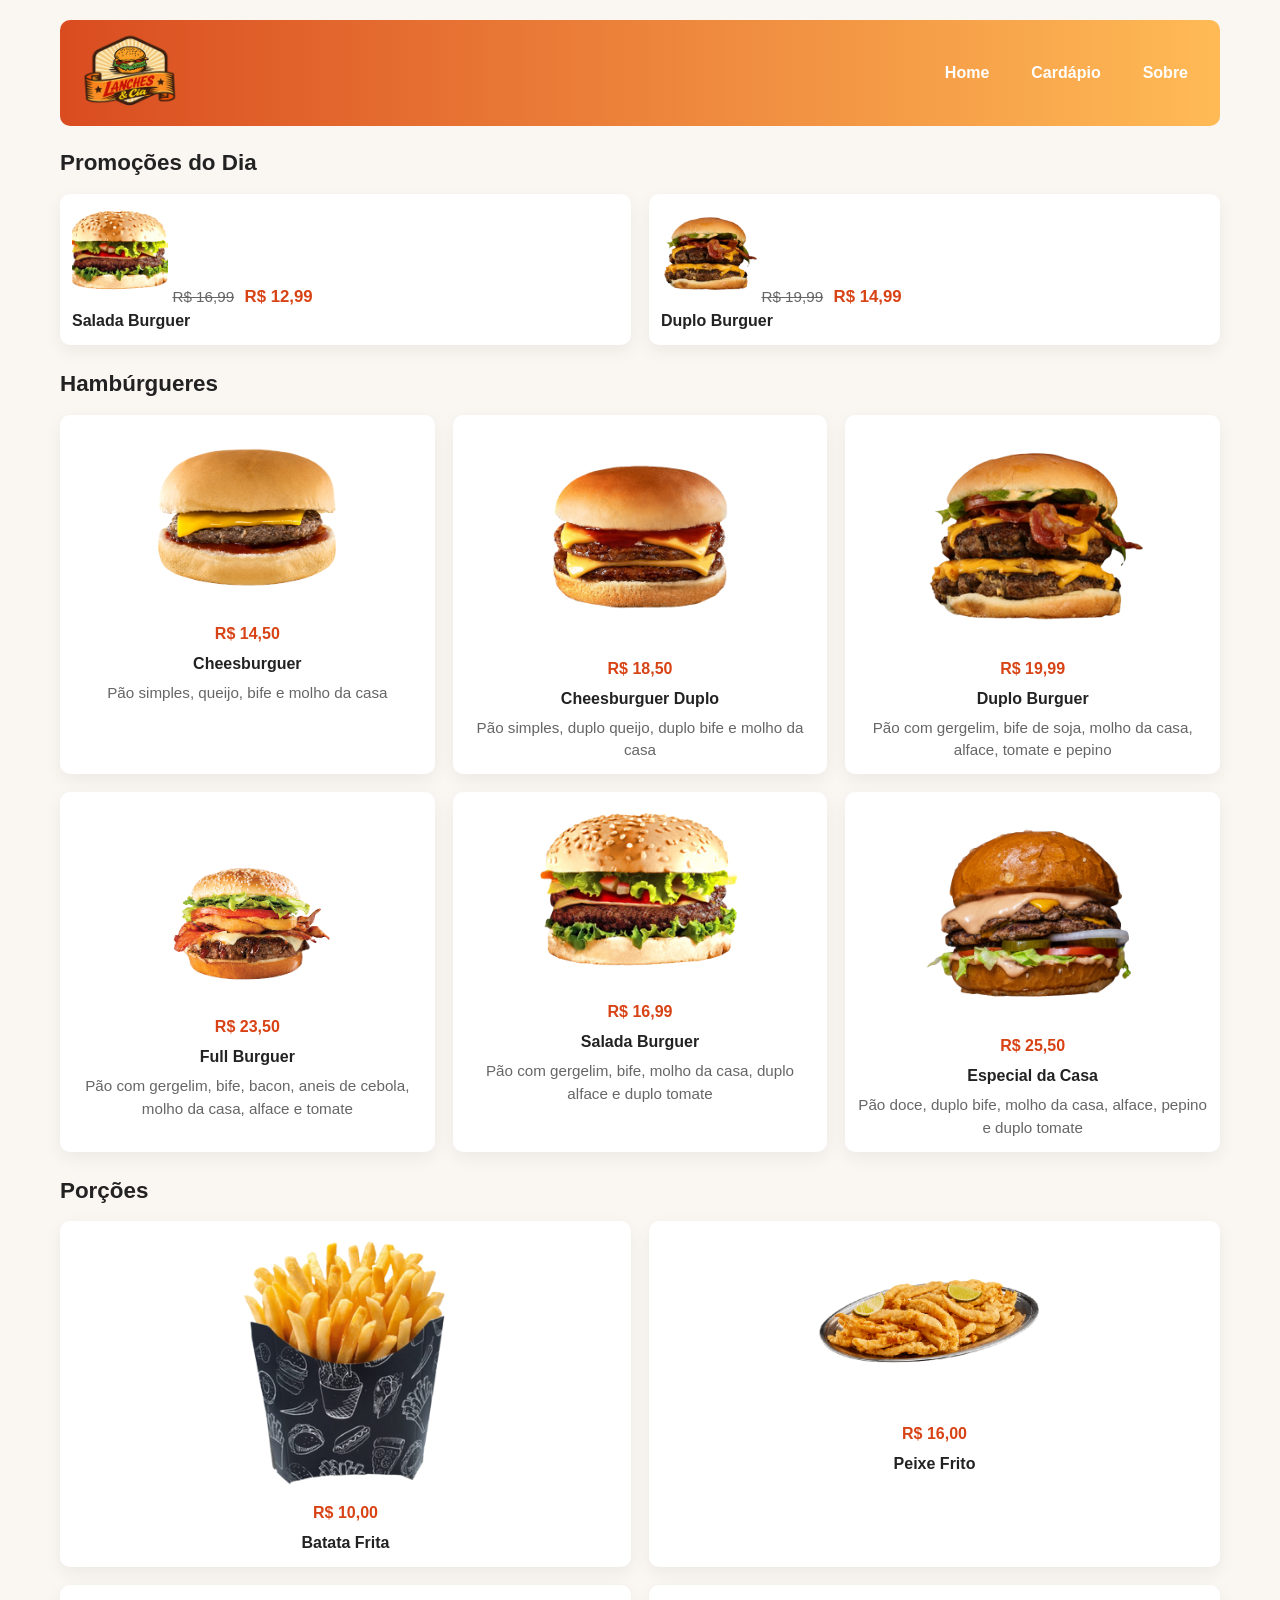
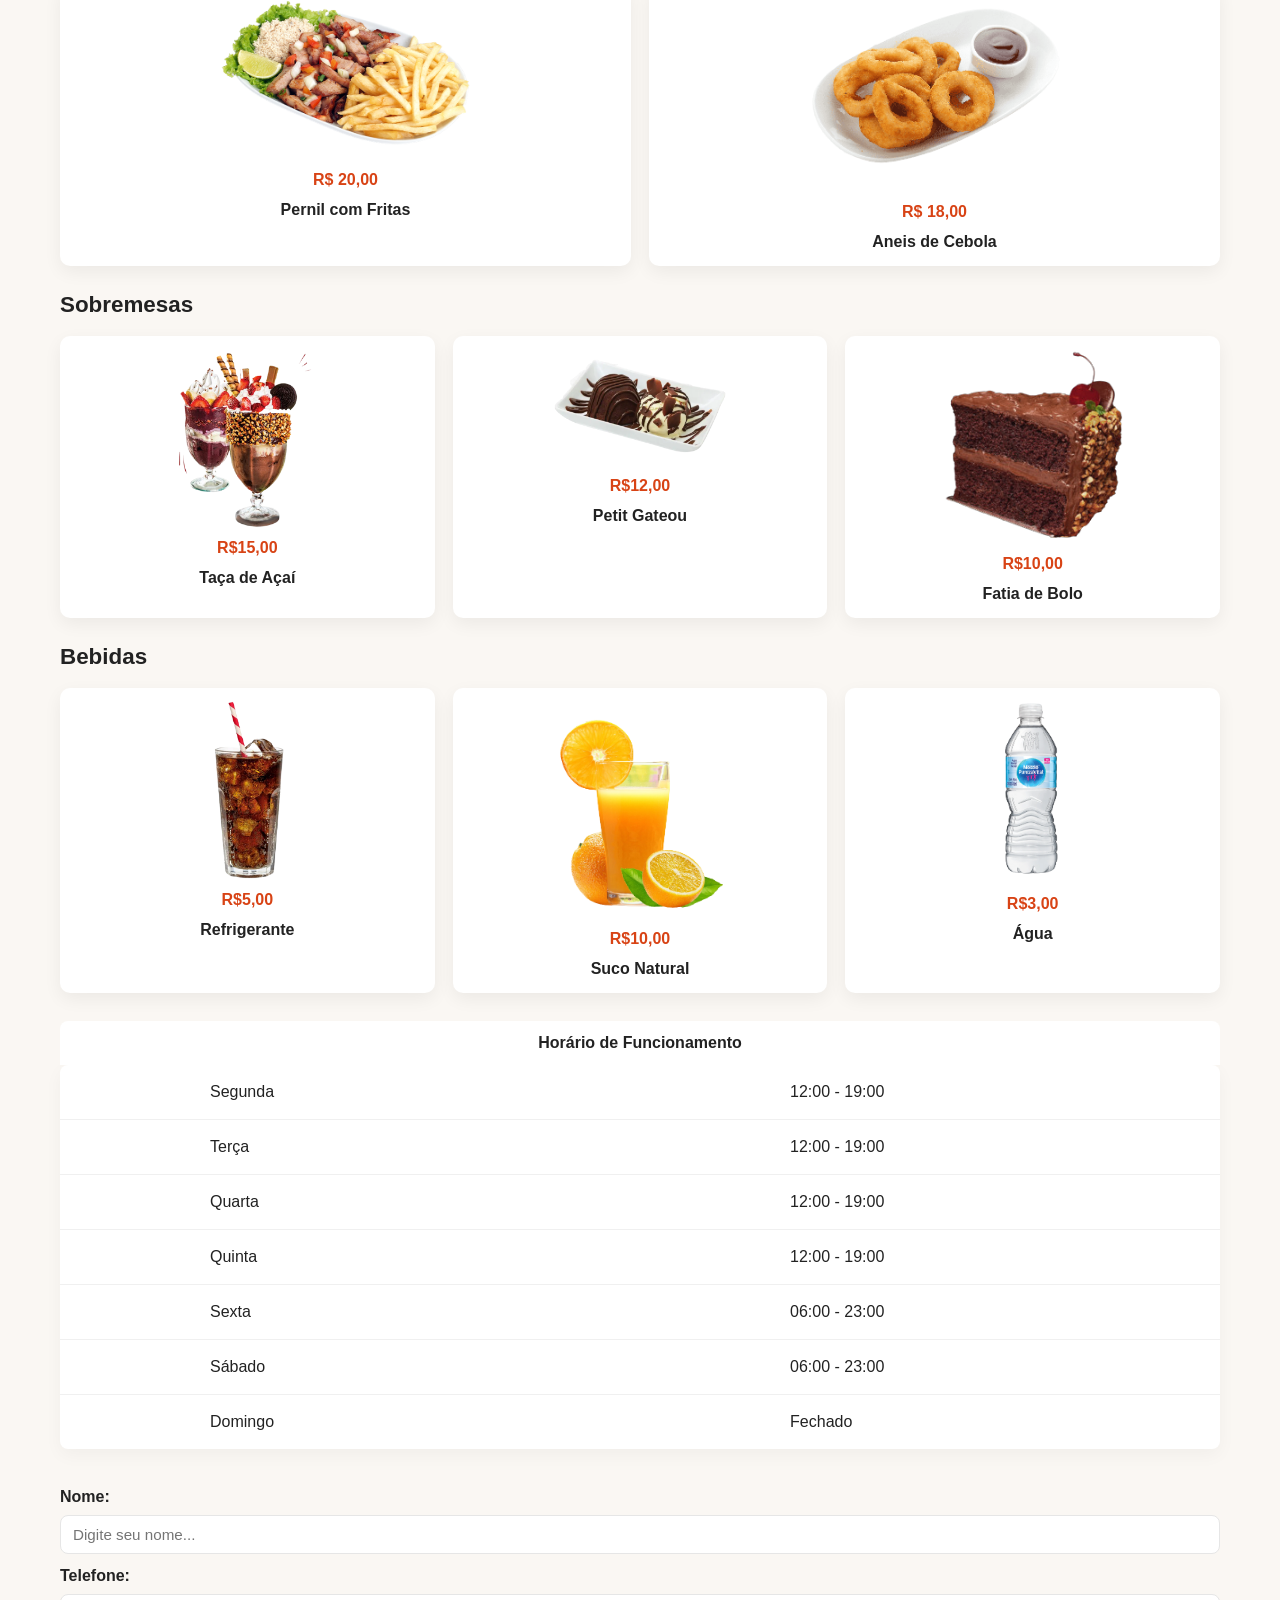
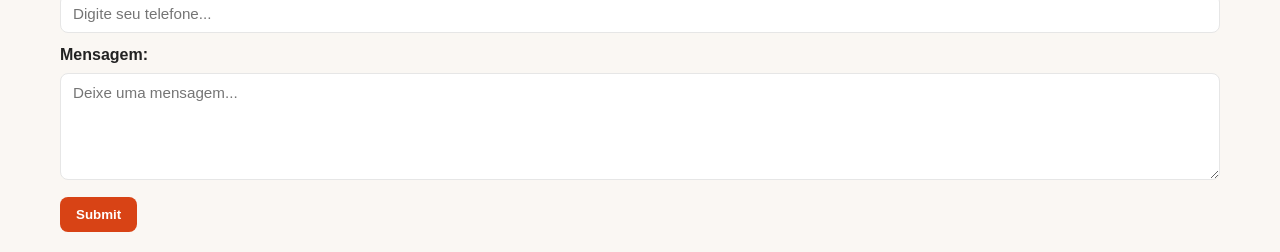
==== Site-Lanches/paginas/cardapio.html @ 6efd7d17 "falta apenas o responsivo" ====
<!DOCTYPE html>
<html lang="pt-br">
<head>
    <meta charset="UTF-8">
    <link rel="stylesheet" href="style.css">
    <title>Site Lanches</title>
</head>
<body>
    <div id="conteudo">
        <!-- CABEÇALHO -->
        <header id="cabecalho">
            <!-- NAVEGAÇÃO -->
            <nav id="navecacao">
                <!-- LOGO -->
                <div id="nav_logo">
                    <a href="index.html">
                        <img id="logo" src="../imagens/logo.png" alt="Logo Hambúrguer" width="100px">
                    </a>
                </div>

                <!-- LINKS -->
                <div id="nav_links">
                    <ul id="nav_lista">
                         <!-- HOME -->
                         <li class="nav-item">
                            <a class="nav-link" href="index.html">Home</a>
                        </li>

                        <!-- CARDÁPIO -->
                        <li class="nav-item">
                            <a class="nav-link" href="cardapio.html">Cardápio</a>
                        </li>

                        <!-- SOBRE -->
                        <li class="nav-item">
                            <a class="nav-link" href="sobre.html">Sobre</a>
                        </li>
                    </ul>
                </div>
            </nav>
        </header>

        <!-- PROMOÇÕES DO DIA -->
        <section id="promocoes_conteudo">
            <h2 class="subtitulo">Promoções do Dia</h2>
            <div id="promocoes">
                <div class="promocao">
                    <img class="promo-img" src="../imagens/hamburgueres/hamburguer-salada.png" alt="Hambúrguer">
                    <span class="promo-preco-antigo"><s>R$ 16,99</s></span>
                    <span class="promo-preco">R$ 12,99</span>
                    <span class="promo-descricao">Salada Burguer</span>                    
                </div>

                <div class="promocao">
                    <img class="promo-img" src="../imagens/hamburgueres/duplo-burguer.png" alt="Hambúrguer">
                    <span class="promo-preco-antigo"><s>R$ 19,99</s></span>
                    <span class="promo-preco">R$ 14,99</span>
                    <span class="promo-descricao">Duplo Burguer</span>
                </div>
            </div>
        </section>

        <!-- HAMBÚRGUERES -->
        <section id="hamburgueres_conteudo">
            <h2 class="subtitulo">Hambúrgueres</h2>
            <div id="hamburgueres">
                <!-- CHEESBURGUER -->
                <div class="hamburguer">
                    <img class="burguer-img" src="../imagens/hamburgueres/cheesburguer.png" alt="Hambúrguer Queijo Simples" width="180px">
                    <span class="burguer-preco">R$ 14,50</span>
                    <span class="burguer-nome">Cheesburguer</span>
                    <span class="buguer-ingredientes">Pão simples, queijo, bife e molho da casa</span>
                </div>

                <!-- CHEESBURGUER DUPLO -->
                <div class="hamburguer">
                    <img class="burguer-img" src="../imagens/hamburgueres/cheesburguer_duplo.png" alt="Hambúrguer Queijo Duplo" width="180px">
                    <span class="burguer-preco">R$ 18,50</span>
                    <span class="burguer-nome">Cheesburguer Duplo</span>
                    <span class="buguer-ingredientes">Pão simples, duplo queijo, duplo bife e molho da casa</span>
                </div>

                <!-- DUPLO BURGUER -->
                <div class="hamburguer">
                    <img class="burguer-img" src="../imagens/hamburgueres/duplo-burguer.png" alt="Hambúrguer Duplo" width="200px">
                    <span class="burguer-preco">R$ 19,99</span>
                    <span class="burguer-nome">Duplo Burguer</span>
                    <span class="buguer-ingredientes">Pão com gergelim, bife de soja, molho da casa, alface, tomate e pepino</span>
                </div>

                <!-- FULL -->
                <div class="hamburguer">
                    <img class="burguer-img" src="../imagens/hamburgueres/completo.png" alt="Hambúrguer completo" width="230px">
                    <span class="burguer-preco">R$ 23,50</span>
                    <span class="burguer-nome">Full Burguer</span>
                    <span class="buguer-ingredientes">Pão com gergelim, bife, bacon, aneis de cebola, molho da casa, alface e tomate</span>
                </div>

                <!-- SALADA -->
                <div class="hamburguer">
                    <img class="burguer-img" src="../imagens/hamburgueres/hamburguer-salada.png" alt="Hambúrguer Salada" width="170px">
                    <span class="burguer-preco">R$ 16,99</span>
                    <span class="burguer-nome">Salada Burguer</span>
                    <span class="buguer-ingredientes">Pão com gergelim, bife, molho da casa, duplo alface e duplo tomate</span>
                </div>

                <!-- DA CASA -->
                <div class="hamburguer">
                    <img class="burguer-img" src="../imagens/hamburgueres/especial_da_casa.png" alt="Hambúrguer Queijo Simples" width="170px">
                    <span class="burguer-preco">R$ 25,50</span>
                    <span class="burguer-nome">Especial da Casa</span>
                    <span class="buguer-ingredientes">Pão doce, duplo bife, molho da casa, alface, pepino e duplo tomate</span>
                </div>
            </div>
        </section>

        <!-- PORÇÕES -->
        <section id="porcoes_conteudo">
            <h2 class="subtitulo">Porções</h2>
            <div id="porcoes">
                <!-- BATATA FRITA -->
                <div class="porcao">
                    <img class="porcao-img" src="../imagens/porcoes/fritas.png" alt="Batata Frita" width="210px">
                    <span class="porcao-preco">R$ 10,00</span>
                    <span class="porcao-nome">Batata Frita</span>
                </div>

                <!-- PEIXE FRITO -->
                <div class="porcao">
                    <img class="porcao-img" src="../imagens/porcoes/peixe.png" alt="Peixe Frito" width="300px">
                    <span class="porcao-preco">R$ 16,00</span>
                    <span class="porcao-nome">Peixe Frito</span>
                </div>

                <!-- PERNIL COM FRITAS -->
                <div class="porcao">
                    <img class="porcao-img" src="../imagens/porcoes/porcao_pernil_batata.png" alt="Pernil com Fritas" width="250px">
                    <span class="porcao-preco">R$ 20,00</span>
                    <span class="porcao-nome">Pernil com Fritas</span>
                </div>

                <!-- ANEIS DE CEBOLA -->
                <div class="porcao">
                    <img class="porcao-img" src="../imagens/porcoes/anel_cebola.png" alt="Aneis de Cebola" width="250px">
                    <span class="porcao-preco">R$ 18,00</span>
                    <span class="porcao-nome">Aneis de Cebola</span>
                </div>
            </div>
        </section>

        <!-- SOBREMESAS -->
        <section id="sobremesas_conteudo">
            <h2 class="subtitulo">Sobremesas</h2>
            <div id="sobremesas">
                <!-- AÇAÍ -->
                <div class="sobremesa">
                    <img class="sobremesa-img" src="../imagens/sobremesas/sobremesa.png" alt="Taça de açaí" width="170px">
                    <span class="sobremesa-preco">R$15,00</span>
                    <span class="sobremesa-nome">Taça de Açaí</span>
                </div>

                <!-- PETIT GATEOU -->
                <div class="sobremesa">
                    <img class="sobremesa-img" src="../imagens/sobremesas/petit_gateou.png" alt="Petit Gateou" width="210px">
                    <span class="sobremesa-preco">R$12,00</span>
                    <span class="sobremesa-nome">Petit Gateou</span>
                </div>

                <!-- BOLO -->
                <div class="sobremesa">
                    <img class="sobremesa-img" src="../imagens/sobremesas/bolo.png" alt="Bolo de Chocolate" width="120px">
                    <span class="sobremesa-preco">R$10,00</span>
                    <span class="sobremesa-nome">Fatia de Bolo</span>
                </div>
            </div>
        </section>

        <!-- BEBIDAS -->
        <section id="bebidas_conteudo">
            <h2 class="subtitulo">Bebidas</h2>
            <div id="bebidas">
                <!-- REFRIGERANTE -->
                <div class="bebida">
                    <img class="bebida-img" src="../imagens/bebidas/bebida.png" alt="Copo de coca-cola" width="180px">
                    <span class="bebida-preco">R$5,00</span>
                    <span class="bebida-nome">Refrigerante</span>
                </div>

                <!-- SUCO NATURAL -->
                <div class="bebida">
                    <img class="bebida-img" src="../imagens/bebidas/suco.png" alt="Suco Natural" width="140px">
                    <span class="bebida-preco">R$10,00</span>
                    <span class="bebida-nome">Suco Natural</span>
                </div>

                <!-- ÁGUA -->
                <div class="bebida">
                    <img class="bebida-img" src="../imagens/bebidas/agua.png" alt="Garrafa de Água" width="200px">
                    <span class="bebida-preco">R$3,00</span>
                    <span class="bebida-nome">Água</span>
                </div>
            </div>
        </section>

        <!-- RODAPÉ -->
        <footer id="rodape">

            <!-- HORÁRIO DE FUNCIONAMENTO -->
            <div id="horarios">
                <!-- TABELA -->
                <table id="tabela_horarios">
                    <!-- DESCRIÇÃO DA TABELA -->
                    <caption id="tabela_descricao">Horário de Funcionamento</caption>

                    <!-- SEGUNDA -->
                    <tr class="tabela-linha">
                        <td class="dia">Segunda</td>
                        <td class="horario">12:00 - 19:00</td>
                    </tr>

                    <!-- TERÇA -->
                    <tr class="tabela-linha">
                        <td class="dia">Terça</td>
                        <td class="horario">12:00 - 19:00</td>
                    </tr>

                    <!-- QUARTA -->
                    <tr class="tabela-linha">
                        <td class="dia">Quarta</td>
                        <td class="horario">12:00 - 19:00</td>
                    </tr>

                    <!-- QUINTA -->
                    <tr class="tabela-linha">
                        <td class="dia">Quinta</td>
                        <td class="horario">12:00 - 19:00</td>
                    </tr>

                    <!-- SEXTA -->
                    <tr class="tabela-linha">
                        <td class="dia">Sexta</td>
                        <td class="horario">06:00 - 23:00</td>
                    </tr>

                    <!-- SÁBADO -->
                    <tr class="tabela-linha">
                        <td class="dia">Sábado</td>
                        <td class="horario">06:00 - 23:00</td>
                    </tr>

                    <!-- DOMINGO -->
                    <tr class="tabela-linha">
                        <td class="dia">Domingo</td>
                        <td class="horario">Fechado</td>
                    </tr>                  
                </table>
            </div>

            <!-- ENTRE EM CONTATO -->
            <div id="contato">
                <!-- FORMULÁRIO DE CONTATO -->
                <form action="POST" id="form_contato">
                    <!-- NOME -->
                    <div class="input-box">
                        <label class="descricao-contato" for="nome">Nome:</label>
                        <input class="input-contato" type="text" name="nome" id="nome" placeholder="Digite seu nome...">
                    </div>

                    <!-- TELEFONE -->
                    <div class="input-box">
                        <label class="descricao-contato" for="telefone">Telefone:</label>
                        <input class="input-contato" type="tel" name="telefone" id="telefone" placeholder="Digite seu telefone...">
                    </div>
                    
                    <!-- MENSAGEM -->
                    <div class="input-box">
                        <label class="descricao-contato" for="mensagem">Mensagem:</label>
                        <textarea class="input-contato" name="mensagem" id="mensagem" cols="20" rows="5" placeholder="Deixe uma mensagem..."></textarea>
                    </div>

                    <!-- ENVIAR -->
                    <input id="enviar_contato" type="submit">
                </form>
            </div>
        </footer>
    </div>
</body>
</html>
---- Site-Lanches/paginas/style.css ----
* {
  box-sizing: border-box;
  margin: 0;
  padding: 0;
  font-family: "Segoe UI", Roboto, Arial, sans-serif;
}

:root{
  --primary:#d84315; /* tom de laranja/verm. para destaque */
  --accent:#ffb74d;
  --dark:#222;
  --muted:#666;
  --bg:#faf7f3;
  --card:#ffffff;
}

/* Layout geral */
body{
  background: var(--bg);
  color: var(--dark);
  line-height: 1.5;
  -webkit-font-smoothing:antialiased;
  -moz-osx-font-smoothing:grayscale;
}

#conteudo{
  max-width:1200px;
  margin:0 auto;
  padding:20px;
}

/* CABEÇALHO / NAVEGAÇÃO */
#cabecalho{
  background: linear-gradient(90deg, rgba(216,67,21,0.95), rgba(255,183,77,0.95));
  padding:12px 20px;
  border-radius:10px;
  margin-bottom:20px;
  color:#fff;
}

#navecacao{
  display:flex;
  align-items:center;
  justify-content:space-between;
  gap:20px;
}

#nav_logo img{
  display:block;
  width:100px;
  height:auto;
}

#nav_links #nav_lista{
  list-style:none;
  display:flex;
  gap:18px;
  align-items:center;
}

.nav-link{
  color:#fff;
  text-decoration:none;
  font-weight:600;
  padding:8px 12px;
  border-radius:6px;
  transition:background .18s, transform .12s;
}

.nav-link:hover{
  background: rgba(89, 159, 186, 0.12);
  transform:translateY(-2px);
}

/* BANNER */
#banner_conteudo{
  display:flex;
  align-items:center;
  gap:30px;
  background:linear-gradient(180deg, rgba(255,255,255,0.6), rgba(255,255,255,0.4));
  padding:28px;
  border-radius:12px;
  margin-bottom:24px;
}

#banner_textos{
  flex:1;
}

#banner_titulo{
  font-size:2.6rem;
  color:var(--dark);
  margin-bottom:8px;
}

#banner_slogan{
  display:block;
  color:var(--muted);
  margin-bottom:14px;
  font-size:1.05rem;
}

#banner_link{
  display:inline-block;
  background:var(--primary);
  color:#fff;
  padding:10px 16px;
  border-radius:8px;
  text-decoration:none;
  font-weight:700;
  box-shadow:0 6px 18px rgba(216,67,21,0.18);
}

#banner_img_conteudo{
  width:420px;
  flex-shrink:0;
  display:flex;
  justify-content:center;
  align-items:center;
}

#banner_img{
  max-width:100%;
  border-radius:10px;
  box-shadow:0 8px 24px rgba(0,0,0,0.12);
}

/* SEÇÕES COMUNS */
.subtitulo{
  font-size:1.4rem;
  color:var(--dark);
  margin:12px 0 14px 0;
}

/* PROMOÇÕES */
#promocoes{
  display:flex;
  gap:18px;
  flex-wrap:wrap;
  margin-bottom:22px;
}

.promocao{
  background:var(--card);
  border-radius:10px;
  padding:12px;
  width:calc(50% - 9px);
  box-shadow:0 6px 18px rgba(0,0,0,0.06);
  transition:transform .15s, box-shadow .15s;
}

.promocao:hover{
  transform:translateY(-6px);
  box-shadow:0 12px 30px rgba(0,0,0,0.12);
}

.promo-link{
  text-decoration:none;
  color:inherit;
  display:flex;
  gap:12px;
  align-items:center;
}

.promo-img{
  width:96px;
  height:96px;
  object-fit:cover;
  border-radius:8px;
  flex-shrink:0;
}

.promo-preco-antigo{
  color:var(--muted);
  margin-right:6px;
  font-size:0.95rem;
}

.promo-preco{
  color:var(--primary);
  font-weight:800;
  font-size:1.05rem;
  margin-right:8px;
}

.promo-descricao{
  display:block;
  color:var(--dark);
  font-weight:600;
}

/* CATEGORIAS */
#categorias{
  display:flex;
  gap:18px;
  flex-wrap:wrap;
  margin-bottom:22px;
}

.categoria{
  width:calc(25% - 13.5px);
  background:var(--card);
  border-radius:10px;
  text-align:center;
  padding:12px;
  box-shadow:0 6px 18px rgba(0,0,0,0.06);
  transition:transform .15s;
}

.categoria:hover{
  transform:translateY(-6px);
}

.categoria-img{
  width:100%;
  height:140px;
  object-fit:cover;
  border-radius:8px;
  margin-bottom:8px;
}

.categoria-descricao{
  color:var(--dark);
  font-size:1.05rem;
}

#hamburgueres{
  display:flex;
  gap:18px;
  flex-wrap:wrap;
  margin-bottom:22px;
}

.hamburguer{
  background:var(--card);
  border-radius:10px;
  padding:12px;
  width:calc(33.333% - 12px);
  box-shadow:0 6px 18px rgba(0,0,0,0.06);
  transition:transform .15s, box-shadow .15s;
  text-align:center;
}

.hamburguer:hover{
  transform:translateY(-6px);
  box-shadow:0 12px 30px rgba(0,0,0,0.12);
}

.burguer-img{
  display:block;
  margin:0 auto 10px auto;
  width:100%;
  max-width:220px;
  height:auto;
  object-fit:cover;
  border-radius:8px;
}

.burguer-preco{
  display:block;
  color:var(--primary);
  font-weight:800;
  margin-bottom:6px;
}

.burguer-nome{
  display:block;
  font-weight:700;
  margin-bottom:6px;
}

.buguer-ingredientes{
  display:block;
  color:var(--muted);
  font-size:0.95rem;
}

/* PORÇÕES */
#porcoes{
  display:flex;
  gap:18px;
  flex-wrap:wrap;
  margin-bottom:22px;
}

.porcao{
  background:var(--card);
  border-radius:10px;
  padding:12px;
  width:calc(50% - 9px);
  box-shadow:0 6px 18px rgba(0,0,0,0.06);
  text-align:center;
}

.porcao-img{
  display:block;
  margin:0 auto 8px auto;
  width:100%;
  max-width:260px;
  height:auto;
  object-fit:cover;
  border-radius:8px;
}

.porcao-preco{
  display:block;
  color:var(--primary);
  font-weight:800;
  margin-bottom:6px;
}

.porcao-nome{
  display:block;
  font-weight:700;
}

.porcao:hover{
  transform:translateY(-6px);
  box-shadow:0 12px 30px rgba(0,0,0,0.12);
}

/* SOBREMESAS */
#sobremesas{
  display:flex;
  gap:18px;
  flex-wrap:wrap;
  margin-bottom:22px;
}

.sobremesa{
  background:var(--card);
  border-radius:10px;
  padding:12px;
  width:calc(33.333% - 12px);
  box-shadow:0 6px 18px rgba(0,0,0,0.06);
  text-align:center;
}

.sobremesa-img{
  display:block;
  margin:0 auto 8px auto;
  width:100%;
  max-width:180px;
  height:auto;
  object-fit:cover;
  border-radius:8px;
}

.sobremesa-preco{
  display:block;
  color:var(--primary);
  font-weight:800;
  margin-bottom:6px;
}

.sobremesa-nome{
  display:block;
  font-weight:700;
}

.sobremesa:hover{
  transform:translateY(-6px);
  box-shadow:0 12px 30px rgba(0,0,0,0.12);
}

/* BEBIDAS */
#bebidas{
  display:flex;
  gap:18px;
  flex-wrap:wrap;
  margin-bottom:22px;
}

.bebida{
  background:var(--card);
  border-radius:10px;
  padding:12px;
  width:calc(33.333% - 12px);
  box-shadow:0 6px 18px rgba(0,0,0,0.06);
  text-align:center;
}

.bebida-img{
  display:block;
  margin:0 auto 8px auto;
  width:100%;
  max-width:180px;
  height:auto;
  object-fit:cover;
  border-radius:8px;
}

.bebida-preco{
  display:block;
  color:var(--primary);
  font-weight:800;
  margin-bottom:6px;
}

.bebida-nome{
  display:block;
  font-weight:700;
}

.bebida:hover{
  transform:translateY(-6px);
  box-shadow:0 12px 30px rgba(0,0,0,0.12);
}

#historia_conteudo{
  margin-bottom:22px;
  padding:18px;
  background:linear-gradient(180deg, rgba(255,255,255,0.6), rgba(255,255,255,0.45));
  border-radius:10px;
}

#historia_conteudo .subtitulo {
  text-align: center;
  display: block;
  margin: 0 auto 14px;
  width: 100%;
}

#historia{
  display:flex;
  gap:20px;
  align-items:center;
  justify-content:space-between;
  flex-wrap:wrap;
}

#historia_img_box{
  flex:0 0 520px;
  display:flex;
  justify-content:center;
  align-items:center;
}

#historia_img{
  width:100%;
  max-width:520px;
  height:auto;
  border-radius:10px;
  box-shadow:0 8px 20px rgba(0,0,0,0.08);
}

#historia_textos{
  flex:1 1 320px;
  min-width:260px;
  align-self: flex-start;
}

.historia-texto{
  color:var(--muted);
  margin-bottom:12px;
  font-size:1rem;
  line-height:1.6;
}

/* RODAPÉ */
#rodape{
  margin-top:28px;
  display:flex;
  gap:24px;
  flex-wrap:wrap;
  align-items:flex-start;
  justify-content:space-between;
}

/* HORÁRIOS */
#tabela_horarios{
  border-collapse:collapse;
  background:var(--card);
  border-radius:8px;
  overflow:hidden;
  box-shadow: 0 6px 18px rgba(0, 0, 0, 0.04);
}

#tabela_horarios td{
  width: 600px;
  padding: 15px 150px;
  border-bottom:1px solid #f0f0f0;
}

#tabela_horarios tr:last-child td{
  border-bottom:0;
}

#tabela_descricao{
  caption-side:top;
  padding:10px;
  font-weight:700;
  background:var(--card);
}

/* FORMULÁRIO DE CONTATO */
#contato{
  width:100%;
  margin-top:12px;
}

.input-box{
  margin-bottom:10px;
}

.descricao-contato{
  display:block;
  margin-bottom:6px;
  font-weight:600;
}

.input-contato{
  width:100%;
  padding:10px 12px;
  border-radius:8px;
  border:1px solid #e6e6e6;
  background:#fff;
  font-size:0.95rem;
}

#enviar_contato{
  background:var(--primary);
  color:#fff;
  padding:10px 16px;
  border-radius:8px;
  border:0;
  cursor:pointer;
  font-weight:700;
}

#enviar_contato:hover{
  background-color: rgb(0, 255, 64);
}
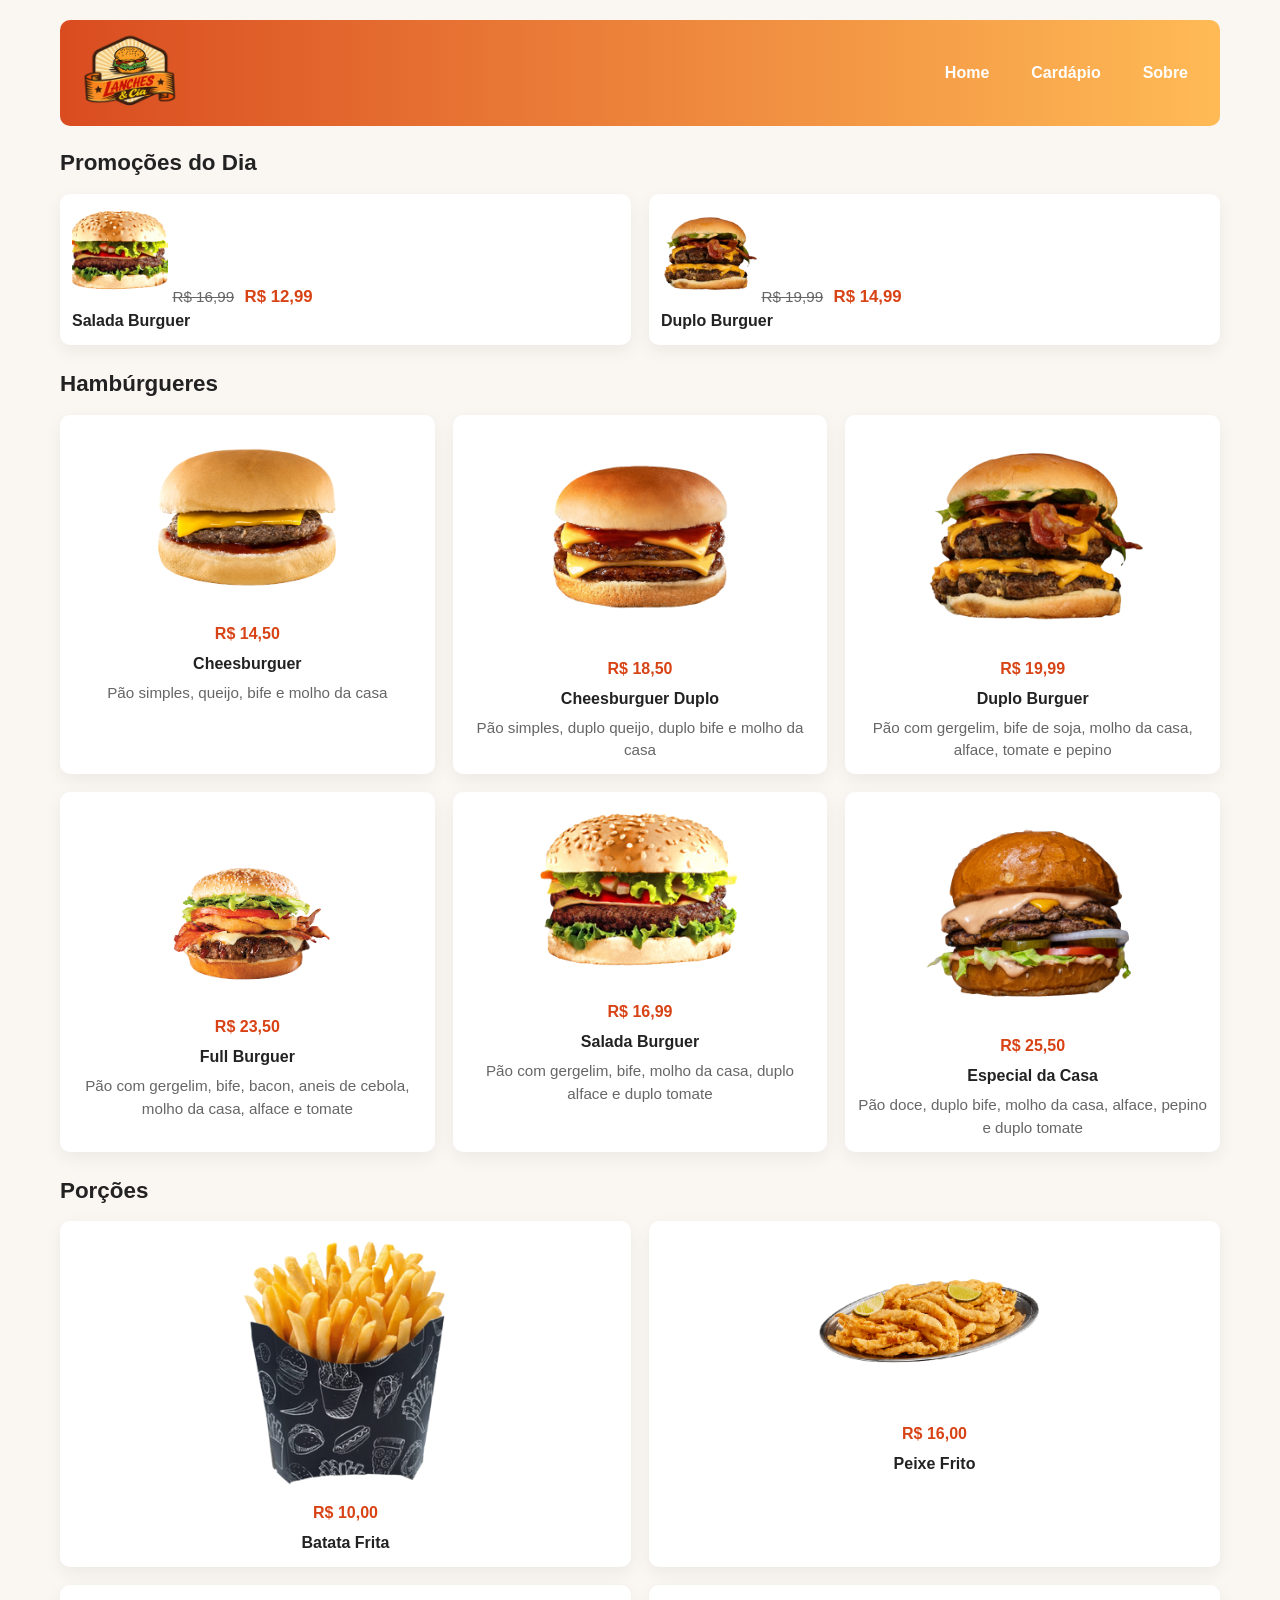
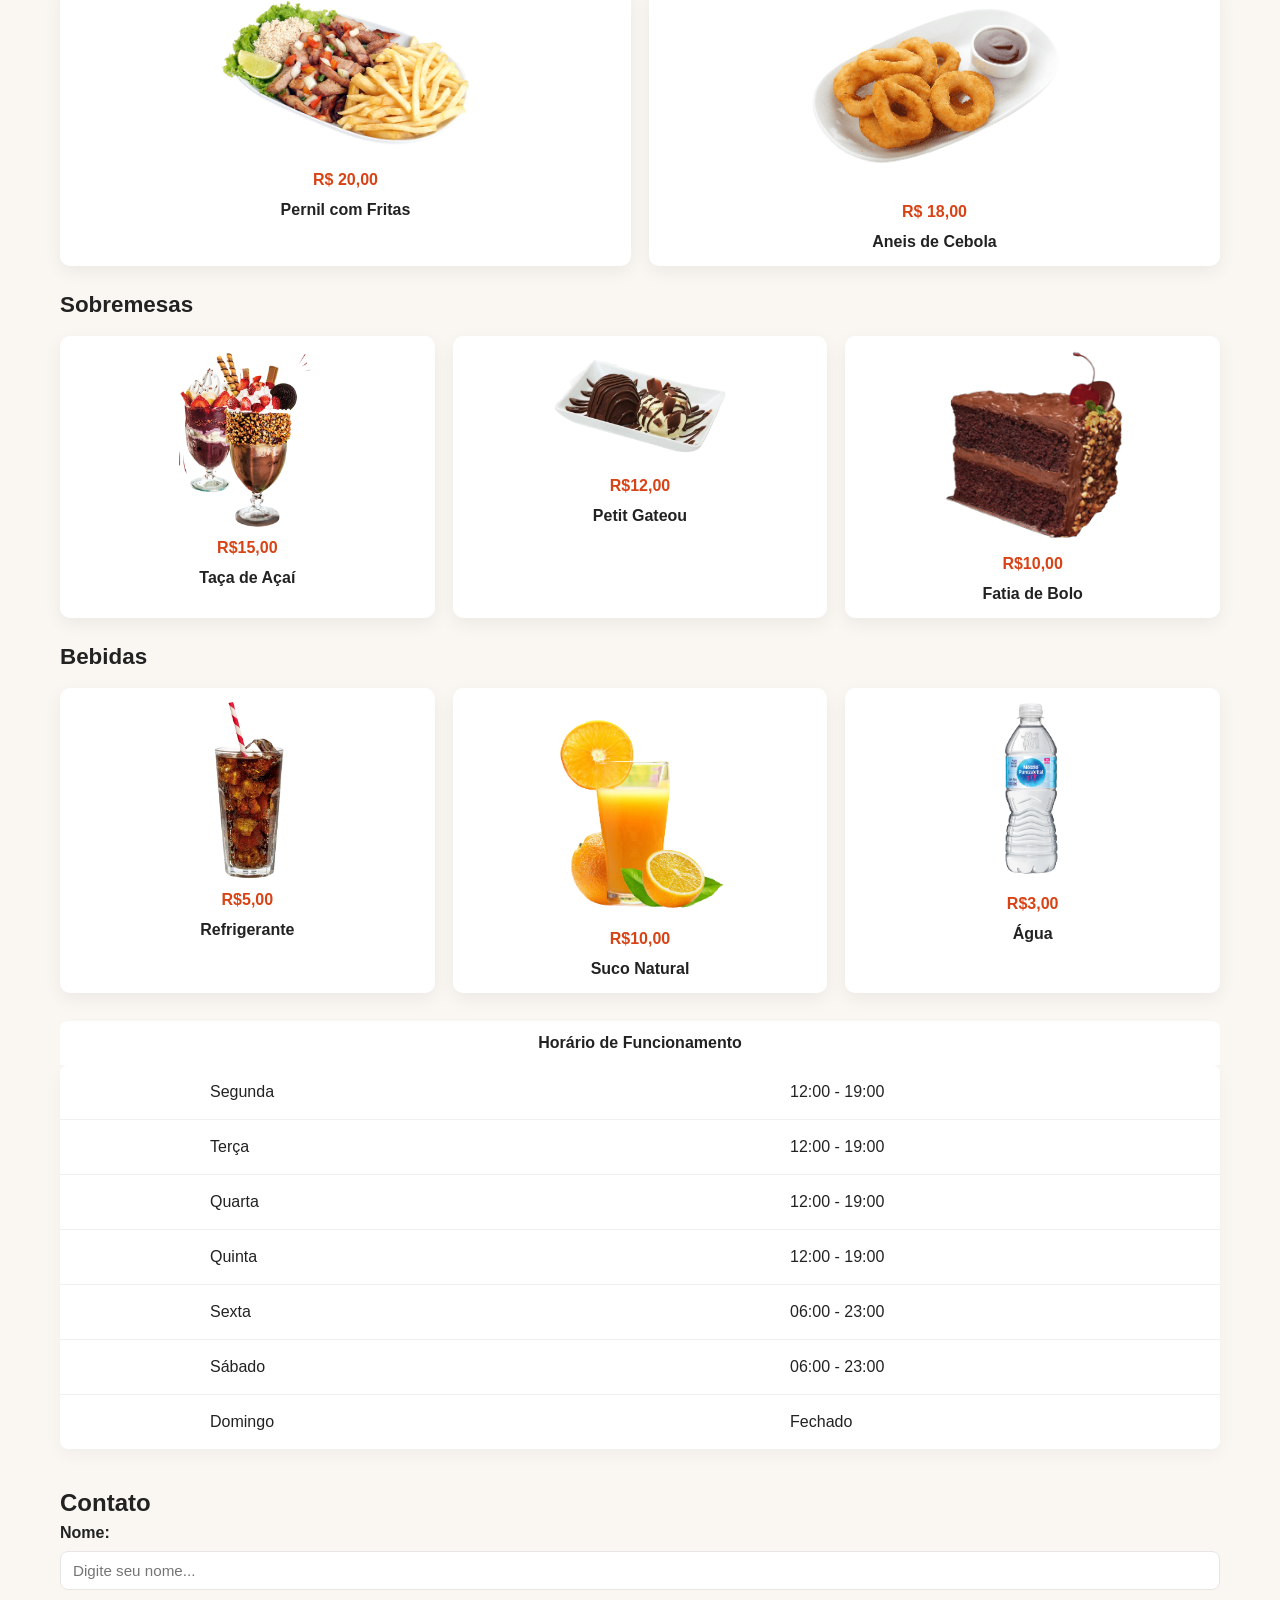
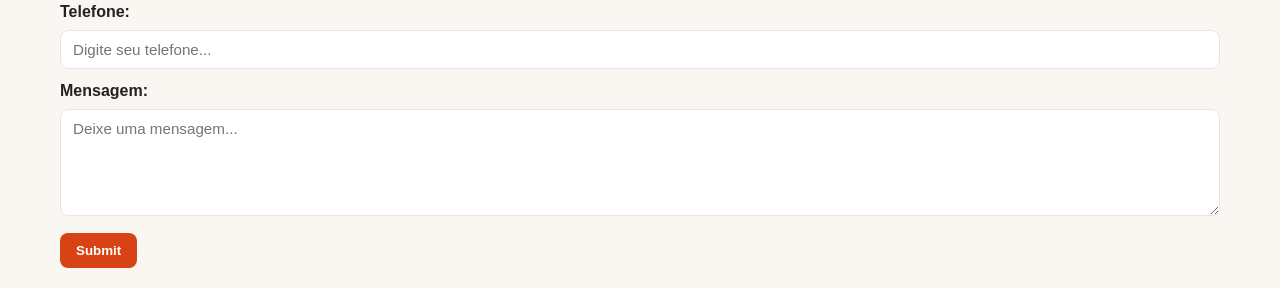
==== commit 6aaa4934: "Update do Form" ====
--- a/Site-Lanches/paginas/cardapio.html
+++ b/Site-Lanches/paginas/cardapio.html
@@ -258,6 +258,8 @@
 
             <!-- ENTRE EM CONTATO -->
             <div id="contato">
+
+                <h2>Contato</h2>
                 <!-- FORMULÁRIO DE CONTATO -->
                 <form action="POST" id="form_contato">
                     <!-- NOME -->
@@ -285,4 +287,4 @@
         </footer>
     </div>
 </body>
-</html>+</html>
